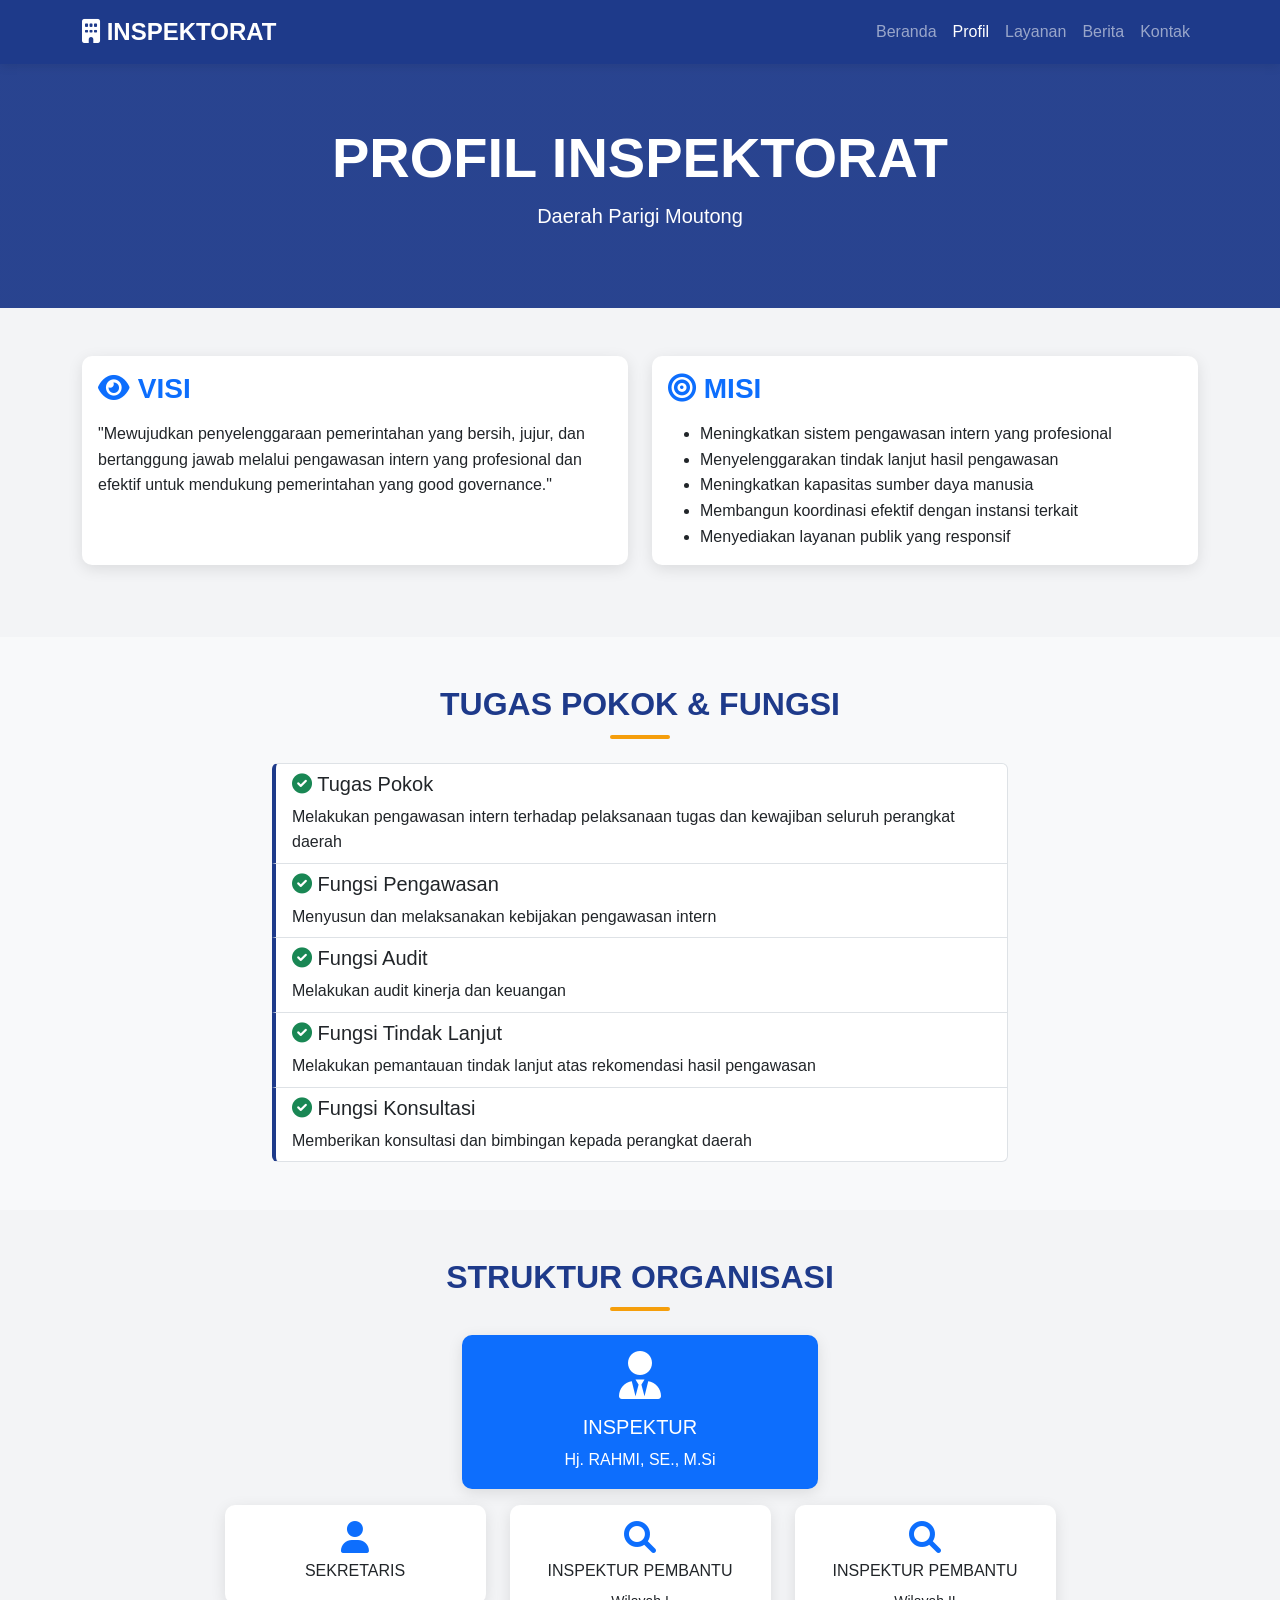
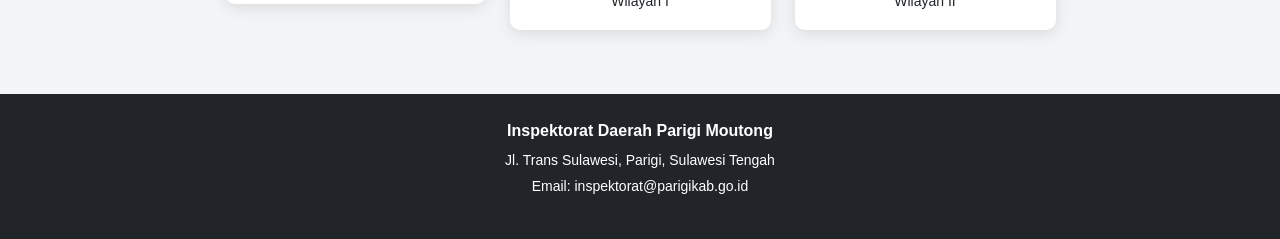
==== profil.html @ ff609777 "Menambahkan halaman profil dan CSS" ====
<!DOCTYPE html>
<html lang="id">
<head>
    <meta charset="UTF-8">
    <meta name="viewport" content="width=device-width, initial-scale=1.0">
    <title>Profil - Inspektorat Parigi Moutong</title>
    
    <!-- Bootstrap CSS -->
    <link href="https://cdn.jsdelivr.net/npm/bootstrap@5.3.0/dist/css/bootstrap.min.css" rel="stylesheet">
    
    <!-- Custom CSS -->
    <link rel="stylesheet" href="css/style.css">
    
    <!-- Font Awesome -->
    <link rel="stylesheet" href="https://cdnjs.cloudflare.com/ajax/libs/font-awesome/6.0.0/css/all.min.css">
</head>
<body>

    <!-- Navbar -->
    <nav class="navbar navbar-expand-lg navbar-dark bg-primary">
        <div class="container">
            <a class="navbar-brand fw-bold" href="index.html">
                <i class="fas fa-building"></i> INSPEKTORAT
            </a>
            <button class="navbar-toggler" type="button" data-bs-toggle="collapse" data-bs-target="#navbarNav">
                <span class="navbar-toggler-icon"></span>
            </button>
            <div class="collapse navbar-collapse" id="navbarNav">
                <ul class="navbar-nav ms-auto">
                    <li class="nav-item"><a class="nav-link" href="index.html">Beranda</a></li>
                    <li class="nav-item"><a class="nav-link active" href="profil.html">Profil</a></li>
                    <li class="nav-item"><a class="nav-link" href="#">Layanan</a></li>
                    <li class="nav-item"><a class="nav-link" href="#">Berita</a></li>
                    <li class="nav-item"><a class="nav-link" href="#">Kontak</a></li>
                </ul>
            </div>
        </div>
    </nav>

    <!-- Profil Header -->
    <section class="profil-header text-center">
        <div class="container">
            <h1 class="display-4 fw-bold">PROFIL INSPEKTORAT</h1>
            <p class="lead">Daerah Parigi Moutong</p>
        </div>
    </section>

    <!-- Visi Misi -->
    <section class="container my-5">
        <div class="row">
            <div class="col-md-6 mb-4">
                <div class="card h-100">
                    <div class="card-body">
                        <h3 class="card-title text-primary">
                            <i class="fas fa-eye"></i> VISI
                        </h3>
                        <p class="card-text mt-3">
                            "Mewujudkan penyelenggaraan pemerintahan yang bersih, jujur, dan bertanggung jawab melalui pengawasan intern yang profesional dan efektif untuk mendukung pemerintahan yang good governance."
                        </p>
                    </div>
                </div>
            </div>
            <div class="col-md-6 mb-4">
                <div class="card h-100">
                    <div class="card-body">
                        <h3 class="card-title text-primary">
                            <i class="fas fa-bullseye"></i> MISI
                        </h3>
                        <ul class="card-text mt-3">
                            <li>Meningkatkan sistem pengawasan intern yang profesional</li>
                            <li>Menyelenggarakan tindak lanjut hasil pengawasan</li>
                            <li>Meningkatkan kapasitas sumber daya manusia</li>
                            <li>Membangun koordinasi efektif dengan instansi terkait</li>
                            <li>Menyediakan layanan publik yang responsif</li>
                        </ul>
                    </div>
                </div>
            </div>
        </div>
    </section>

    <!-- Tugas Pokok -->
    <section class="bg-light py-5">
        <div class="container">
            <h2 class="text-center mb-4">TUGAS POKOK & FUNGSI</h2>
            <div class="row">
                <div class="col-md-8 mx-auto">
                    <div class="list-group">
                        <div class="list-group-item">
                            <h5><i class="fas fa-check-circle text-success"></i> Tugas Pokok</h5>
                            <p class="mb-0">Melakukan pengawasan intern terhadap pelaksanaan tugas dan kewajiban seluruh perangkat daerah</p>
                        </div>
                        <div class="list-group-item">
                            <h5><i class="fas fa-check-circle text-success"></i> Fungsi Pengawasan</h5>
                            <p class="mb-0">Menyusun dan melaksanakan kebijakan pengawasan intern</p>
                        </div>
                        <div class="list-group-item">
                            <h5><i class="fas fa-check-circle text-success"></i> Fungsi Audit</h5>
                            <p class="mb-0">Melakukan audit kinerja dan keuangan</p>
                        </div>
                        <div class="list-group-item">
                            <h5><i class="fas fa-check-circle text-success"></i> Fungsi Tindak Lanjut</h5>
                            <p class="mb-0">Melakukan pemantauan tindak lanjut atas rekomendasi hasil pengawasan</p>
                        </div>
                        <div class="list-group-item">
                            <h5><i class="fas fa-check-circle text-success"></i> Fungsi Konsultasi</h5>
                            <p class="mb-0">Memberikan konsultasi dan bimbingan kepada perangkat daerah</p>
                        </div>
                    </div>
                </div>
            </div>
        </div>
    </section>

    <!-- Struktur Organisasi -->
    <section class="container my-5">
        <h2 class="text-center mb-4">STRUKTUR ORGANISASI</h2>
        <div class="row text-center justify-content-center">
            <div class="col-md-4 mb-3">
                <div class="card struktur-item bg-primary text-white">
                    <div class="card-body">
                        <i class="fas fa-user-tie fa-3x mb-3"></i>
                        <h5>INSPEKTUR</h5>
                        <p class="mb-0">Hj. RAHMI, SE., M.Si</p>
                    </div>
                </div>
            </div>
        </div>
        <div class="row text-center justify-content-center">
            <div class="col-md-3 mb-3">
                <div class="card struktur-item">
                    <div class="card-body">
                        <i class="fas fa-user fa-2x text-primary mb-2"></i>
                        <h6>SEKRETARIS</h6>
                    </div>
                </div>
            </div>
            <div class="col-md-3 mb-3">
                <div class="card struktur-item">
                    <div class="card-body">
                        <i class="fas fa-search fa-2x text-primary mb-2"></i>
                        <h6>INSPEKTUR PEMBANTU</h6>
                        <small>Wilayah I</small>
                    </div>
                </div>
            </div>
            <div class="col-md-3 mb-3">
                <div class="card struktur-item">
                    <div class="card-body">
                        <i class="fas fa-search fa-2x text-primary mb-2"></i>
                        <h6>INSPEKTUR PEMBANTU</h6>
                        <small>Wilayah II</small>
                    </div>
                </div>
            </div>
        </div>
    </section>

    <!-- Footer -->
    <footer class="bg-dark text-white text-center py-4">
        <div class="container">
            <p class="mb-1"><strong>Inspektorat Daerah Parigi Moutong</strong></p>
            <p class="mb-0"><small>Jl. Trans Sulawesi, Parigi, Sulawesi Tengah</small></p>
            <p><small>Email: inspektorat@parigikab.go.id</small></p>
        </div>
    </footer>

    <!-- Bootstrap JS -->
    <script src="https://cdn.jsdelivr.net/npm/bootstrap@5.3.0/dist/js/bootstrap.bundle.min.js"></script>
</body>
</html>
---- css/style.css ----
/* ============================================
   STYLESHEET WEBSITE INSPEKTORAT PARIGI MOUTONG
   ============================================ */

/* --- VARIABEL WARNA --- */
:root {
    --primary: #1e3a8a;      /* Biru tua */
    --secondary: #16a34a;   /* Hijau */
    --accent: #f59e0b;       /* Kuning Emas */
    --dark: #1f2937;        /* Abu gelap */
    --light: #f3f4f6;       /* Abu terang */
    --white: #ffffff;
}

/* --- RESET DASAR --- */
* {
    margin: 0;
    padding: 0;
    box-sizing: border-box;
}

body {
    font-family: 'Segoe UI', Tahoma, Geneva, Verdana, sans-serif;
    line-height: 1.6;
    color: var(--dark);
    background-color: var(--light);
}

/* --- NAVBAR --- */
.navbar {
    background-color: var(--primary) !important;
    box-shadow: 0 2px 10px rgba(0,0,0,0.1);
}

.navbar-brand {
    font-weight: bold;
    font-size: 1.5rem;
}

.nav-link {
    font-weight: 500;
    transition: color 0.3s;
}

.nav-link:hover {
    color: var(--accent) !important;
}

/* --- HERO SECTION --- */
.hero {
    background: linear-gradient(rgba(30, 58, 138, 0.9), rgba(30, 58, 138, 0.8)),
                url('https://source.unsplash.com/1600x900/?government,building');
    background-size: cover;
    background-position: center;
    padding: 100px 0;
}

.hero h1 {
    font-size: 2.5rem;
    font-weight: 800;
}

.hero .btn-light {
    font-weight: 600;
    padding: 12px 30px;
    transition: transform 0.3s;
}

.hero .btn-light:hover {
    transform: scale(1.05);
}

/* --- CARD BERITA --- */
.card {
    border: none;
    border-radius: 10px;
    box-shadow: 0 4px 15px rgba(0,0,0,0.1);
    transition: transform 0.3s, box-shadow 0.3s;
}

.card:hover {
    transform: translateY(-5px);
    box-shadow: 0 8px 25px rgba(0,0,0,0.15);
}

.card-title {
    color: var(--primary);
    font-weight: 700;
}

/* --- LAYANAN --- */
.layanan-item {
    border-radius: 15px;
    transition: transform 0.3s;
}

.layanan-item:hover {
    transform: translateY(-10px);
}

.layanan-item i {
    transition: color 0.3s;
}

.layanan-item:hover i {
    color: var(--accent);
}

/* --- HEADING SECTION --- */
h2 {
    color: var(--primary);
    font-weight: 700;
    position: relative;
    padding-bottom: 15px;
}

h2::after {
    content: '';
    position: absolute;
    bottom: 0;
    left: 0;
    width: 60px;
    height: 4px;
    background-color: var(--accent);
    border-radius: 2px;
}

h2.text-center::after {
    left: 50%;
    transform: translateX(-50%);
}

/* --- FOOTER --- */
footer {
    background-color: var(--dark);
}

footer a {
    text-decoration: none;
    transition: color 0.3s;
}

footer a:hover {
    color: var(--accent) !important;
}

/* --- BUTTON --- */
.btn-primary {
    background-color: var(--primary);
    border-color: var(--primary);
}

.btn-primary:hover {
    background-color: #1e40af;
    border-color: #1e40af;
}

/* --- RESPONSIVE --- */
@media (max-width: 768px) {
    .hero h1 {
        font-size: 1.8rem;
    }
    
    .hero {
        padding: 60px 0;
    }
}

/* --- PROFIL PAGE STYLES --- */
.profil-header {
    background: linear-gradient(rgba(30, 58, 138, 0.95), rgba(30, 58, 138, 0.95));
    padding: 60px 0;
    color: white;
}

.struktur-item {
    border-radius: 10px;
    transition: transform 0.3s;
}

.struktur-item:hover {
    transform: scale(1.02);
}

.list-group-item {
    border-left: 4px solid var(--primary);
}

.list-group-item:hover {
    background-color: var(--light);
}
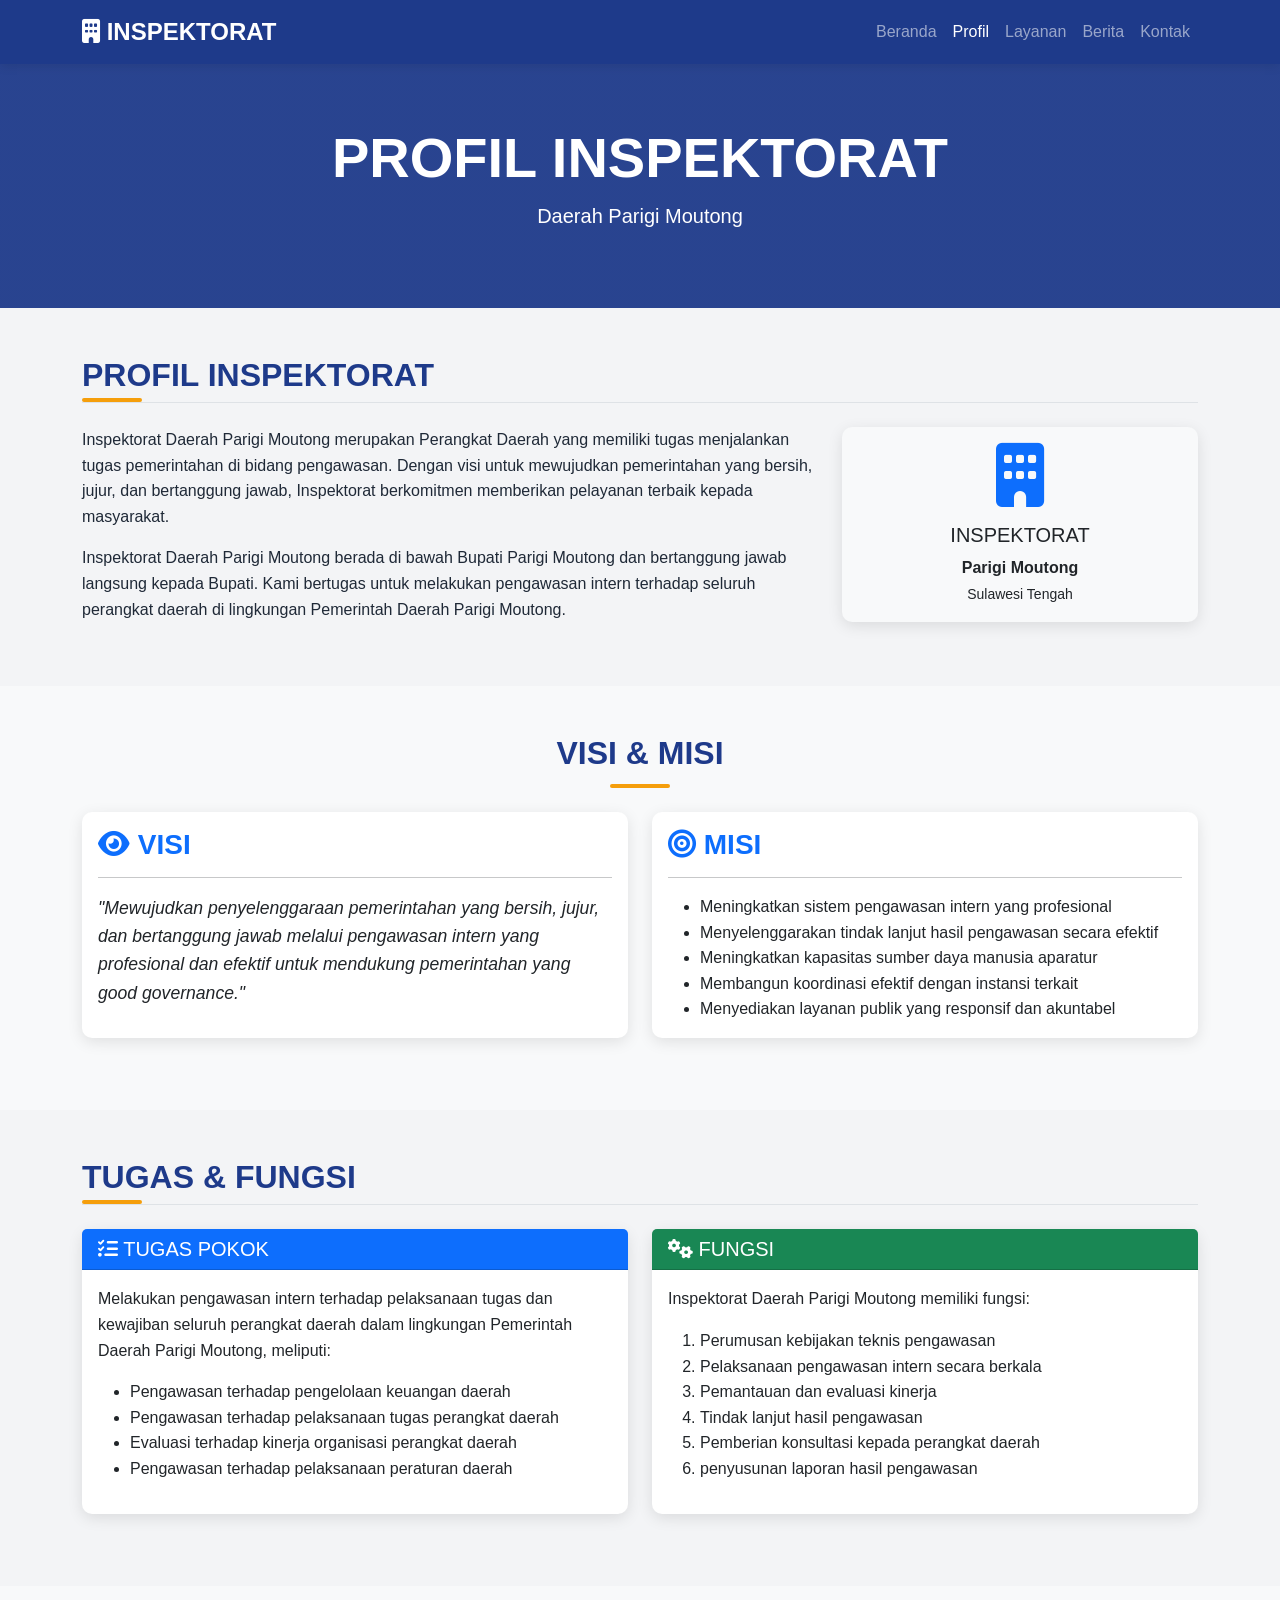
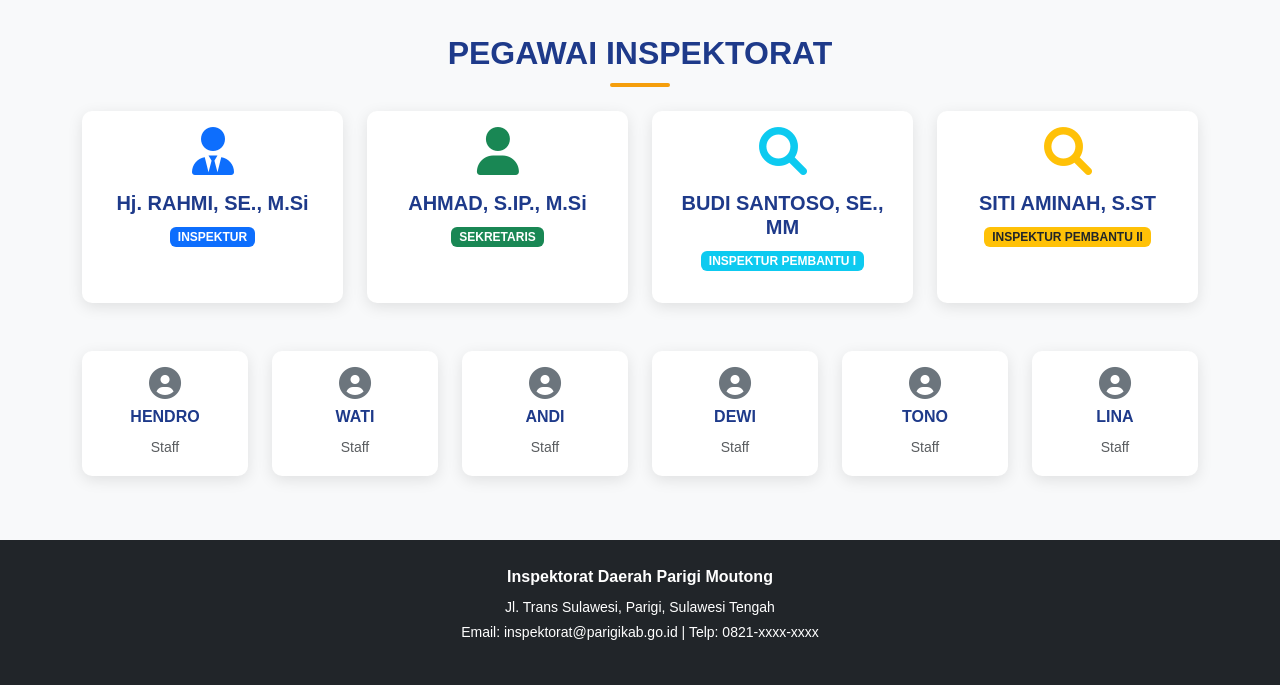
==== commit 01f953c9: "Update profil: tambah section Pegawai Inspektorat" ====
--- a/profil.html
+++ b/profil.html
@@ -29,15 +29,15 @@
                 <ul class="navbar-nav ms-auto">
                     <li class="nav-item"><a class="nav-link" href="index.html">Beranda</a></li>
                     <li class="nav-item"><a class="nav-link active" href="profil.html">Profil</a></li>
-                    <li class="nav-item"><a class="nav-link" href="#">Layanan</a></li>
-                    <li class="nav-item"><a class="nav-link" href="#">Berita</a></li>
-                    <li class="nav-item"><a class="nav-link" href="#">Kontak</a></li>
+                    <li class="nav-item"><a class="nav-link" href="layanan.html">Layanan</a></li>
+                    <li class="nav-item"><a class="nav-link" href="berita.html">Berita</a></li>
+                    <li class="nav-item"><a class="nav-link" href="kontak.html">Kontak</a></li>
                 </ul>
             </div>
         </div>
     </nav>
 
-    <!-- Profil Header -->
+    <!-- Header Halaman -->
     <section class="profil-header text-center">
         <div class="container">
             <h1 class="display-4 fw-bold">PROFIL INSPEKTORAT</h1>
@@ -45,111 +45,226 @@
         </div>
     </section>
 
-    <!-- Visi Misi -->
+    <!-- Profil Inspektorat -->
     <section class="container my-5">
+        <h2 class="mb-4 border-bottom pb-2">PROFIL INSPEKTORAT</h2>
+        <div class="row">
+            <div class="col-md-8">
+                <p class="text-justify">
+                    Inspektorat Daerah Parigi Moutong merupakan Perangkat Daerah yang memiliki tugas 
+                    menjalankan tugas pemerintahan di bidang pengawasan. Dengan visi untuk mewujudkan 
+                    pemerintahan yang bersih, jujur, dan bertanggung jawab, Inspektorat berkomitmen 
+                    memberikan pelayanan terbaik kepada masyarakat.
+                </p>
+                <p class="text-justify">
+                    Inspektorat Daerah Parigi Moutong berada di bawah Bupati Parigi Moutong dan bertanggung 
+                    jawab langsung kepada Bupati. Kami bertugas untuk melakukan pengawasan intern 
+                    terhadap seluruh perangkat daerah di lingkungan Pemerintah Daerah Parigi Moutong.
+                </p>
+            </div>
+            <div class="col-md-4">
+                <div class="card bg-light">
+                    <div class="card-body text-center">
+                        <i class="fas fa-building fa-4x text-primary mb-3"></i>
+                        <h5>INSPEKTORAT</h5>
+                        <p class="mb-0"><strong>Parigi Moutong</strong></p>
+                        <small>Sulawesi Tengah</small>
+                    </div>
+                </div>
+            </div>
+        </div>
+    </section>
+
+    <!-- Visi & Misi -->
+    <section class="bg-light py-5">
+        <div class="container">
+            <h2 class="text-center mb-4">VISI & MISI</h2>
+            <div class="row">
+                <div class="col-md-6 mb-4">
+                    <div class="card h-100">
+                        <div class="card-body">
+                            <h3 class="card-title text-primary">
+                                <i class="fas fa-eye"></i> VISI
+                            </h3>
+                            <hr>
+                            <p class="card-text" style="font-size: 1.1rem; font-style: italic;">
+                                "Mewujudkan penyelenggaraan pemerintahan yang bersih, jujur, dan bertanggung jawab 
+                                melalui pengawasan intern yang profesional dan efektif untuk mendukung 
+                                pemerintahan yang good governance."
+                            </p>
+                        </div>
+                    </div>
+                </div>
+                <div class="col-md-6 mb-4">
+                    <div class="card h-100">
+                        <div class="card-body">
+                            <h3 class="card-title text-primary">
+                                <i class="fas fa-bullseye"></i> MISI
+                            </h3>
+                            <hr>
+                            <ul class="card-text">
+                                <li>Meningkatkan sistem pengawasan intern yang profesional</li>
+                                <li>Menyelenggarakan tindak lanjut hasil pengawasan secara efektif</li>
+                                <li>Meningkatkan kapasitas sumber daya manusia aparatur</li>
+                                <li>Membangun koordinasi efektif dengan instansi terkait</li>
+                                <li>Menyediakan layanan publik yang responsif dan akuntabel</li>
+                            </ul>
+                        </div>
+                    </div>
+                </div>
+            </div>
+        </div>
+    </section>
+
+    <!-- Tugas & Fungsi -->
+    <section class="container my-5">
+        <h2 class="mb-4 border-bottom pb-2">TUGAS & FUNGSI</h2>
         <div class="row">
             <div class="col-md-6 mb-4">
-                <div class="card h-100">
+                <div class="card border-primary h-100">
+                    <div class="card-header bg-primary text-white">
+                        <h5 class="mb-0"><i class="fas fa-tasks"></i> TUGAS POKOK</h5>
+                    </div>
                     <div class="card-body">
-                        <h3 class="card-title text-primary">
-                            <i class="fas fa-eye"></i> VISI
-                        </h3>
-                        <p class="card-text mt-3">
-                            "Mewujudkan penyelenggaraan pemerintahan yang bersih, jujur, dan bertanggung jawab melalui pengawasan intern yang profesional dan efektif untuk mendukung pemerintahan yang good governance."
+                        <p class="card-text">
+                            Melakukan pengawasan intern terhadap pelaksanaan tugas dan kewajiban seluruh 
+                            perangkat daerah dalam lingkungan Pemerintah Daerah Parigi Moutong, meliputi:
                         </p>
+                        <ul class="card-text">
+                            <li>Pengawasan terhadap pengelolaan keuangan daerah</li>
+                            <li>Pengawasan terhadap pelaksanaan tugas perangkat daerah</li>
+                            <li>Evaluasi terhadap kinerja organisasi perangkat daerah</li>
+                            <li>Pengawasan terhadap pelaksanaan peraturan daerah</li>
+                        </ul>
                     </div>
                 </div>
             </div>
             <div class="col-md-6 mb-4">
-                <div class="card h-100">
+                <div class="card border-success h-100">
+                    <div class="card-header bg-success text-white">
+                        <h5 class="mb-0"><i class="fas fa-cogs"></i> FUNGSI</h5>
+                    </div>
                     <div class="card-body">
-                        <h3 class="card-title text-primary">
-                            <i class="fas fa-bullseye"></i> MISI
-                        </h3>
-                        <ul class="card-text mt-3">
-                            <li>Meningkatkan sistem pengawasan intern yang profesional</li>
-                            <li>Menyelenggarakan tindak lanjut hasil pengawasan</li>
-                            <li>Meningkatkan kapasitas sumber daya manusia</li>
-                            <li>Membangun koordinasi efektif dengan instansi terkait</li>
-                            <li>Menyediakan layanan publik yang responsif</li>
-                        </ul>
-                    </div>
-                </div>
-            </div>
-        </div>
-    </section>
-
-    <!-- Tugas Pokok -->
+                        <p>Inspektorat Daerah Parigi Moutong memiliki fungsi:</p>
+                        <ol>
+                            <li>Perumusan kebijakan teknis pengawasan</li>
+                            <li>Pelaksanaan pengawasan intern secara berkala</li>
+                            <li>Pemantauan dan evaluasi kinerja</li>
+                            <li>Tindak lanjut hasil pengawasan</li>
+                            <li>Pemberian konsultasi kepada perangkat daerah</li>
+                            <li> penyusunan laporan hasil pengawasan</li>
+                        </ol>
+                    </div>
+                </div>
+            </div>
+        </div>
+    </section>
+
+    <!-- Pegawai Inspektorat -->
     <section class="bg-light py-5">
         <div class="container">
-            <h2 class="text-center mb-4">TUGAS POKOK & FUNGSI</h2>
+            <h2 class="text-center mb-4">PEGAWAI INSPEKTORAT</h2>
             <div class="row">
-                <div class="col-md-8 mx-auto">
-                    <div class="list-group">
-                        <div class="list-group-item">
-                            <h5><i class="fas fa-check-circle text-success"></i> Tugas Pokok</h5>
-                            <p class="mb-0">Melakukan pengawasan intern terhadap pelaksanaan tugas dan kewajiban seluruh perangkat daerah</p>
-                        </div>
-                        <div class="list-group-item">
-                            <h5><i class="fas fa-check-circle text-success"></i> Fungsi Pengawasan</h5>
-                            <p class="mb-0">Menyusun dan melaksanakan kebijakan pengawasan intern</p>
-                        </div>
-                        <div class="list-group-item">
-                            <h5><i class="fas fa-check-circle text-success"></i> Fungsi Audit</h5>
-                            <p class="mb-0">Melakukan audit kinerja dan keuangan</p>
-                        </div>
-                        <div class="list-group-item">
-                            <h5><i class="fas fa-check-circle text-success"></i> Fungsi Tindak Lanjut</h5>
-                            <p class="mb-0">Melakukan pemantauan tindak lanjut atas rekomendasi hasil pengawasan</p>
-                        </div>
-                        <div class="list-group-item">
-                            <h5><i class="fas fa-check-circle text-success"></i> Fungsi Konsultasi</h5>
-                            <p class="mb-0">Memberikan konsultasi dan bimbingan kepada perangkat daerah</p>
-                        </div>
-                    </div>
-                </div>
-            </div>
-        </div>
-    </section>
-
-    <!-- Struktur Organisasi -->
-    <section class="container my-5">
-        <h2 class="text-center mb-4">STRUKTUR ORGANISASI</h2>
-        <div class="row text-center justify-content-center">
-            <div class="col-md-4 mb-3">
-                <div class="card struktur-item bg-primary text-white">
-                    <div class="card-body">
-                        <i class="fas fa-user-tie fa-3x mb-3"></i>
-                        <h5>INSPEKTUR</h5>
-                        <p class="mb-0">Hj. RAHMI, SE., M.Si</p>
-                    </div>
-                </div>
-            </div>
-        </div>
-        <div class="row text-center justify-content-center">
-            <div class="col-md-3 mb-3">
-                <div class="card struktur-item">
-                    <div class="card-body">
-                        <i class="fas fa-user fa-2x text-primary mb-2"></i>
-                        <h6>SEKRETARIS</h6>
-                    </div>
-                </div>
-            </div>
-            <div class="col-md-3 mb-3">
-                <div class="card struktur-item">
-                    <div class="card-body">
-                        <i class="fas fa-search fa-2x text-primary mb-2"></i>
-                        <h6>INSPEKTUR PEMBANTU</h6>
-                        <small>Wilayah I</small>
-                    </div>
-                </div>
-            </div>
-            <div class="col-md-3 mb-3">
-                <div class="card struktur-item">
-                    <div class="card-body">
-                        <i class="fas fa-search fa-2x text-primary mb-2"></i>
-                        <h6>INSPEKTUR PEMBANTU</h6>
-                        <small>Wilayah II</small>
+                <!-- Pegawai 1 -->
+                <div class="col-md-3 mb-4">
+                    <div class="card h-100 text-center">
+                        <div class="card-body">
+                            <i class="fas fa-user-tie fa-3x text-primary mb-3"></i>
+                            <h5 class="card-title">Hj. RAHMI, SE., M.Si</h5>
+                            <p class="badge bg-primary">INSPEKTUR</p>
+                        </div>
+                    </div>
+                </div>
+                <!-- Pegawai 2 -->
+                <div class="col-md-3 mb-4">
+                    <div class="card h-100 text-center">
+                        <div class="card-body">
+                            <i class="fas fa-user fa-3x text-success mb-3"></i>
+                            <h5 class="card-title">AHMAD, S.IP., M.Si</h5>
+                            <p class="badge bg-success">SEKRETARIS</p>
+                        </div>
+                    </div>
+                </div>
+                <!-- Pegawai 3 -->
+                <div class="col-md-3 mb-4">
+                    <div class="card h-100 text-center">
+                        <div class="card-body">
+                            <i class="fas fa-search fa-3x text-info mb-3"></i>
+                            <h5 class="card-title">BUDI SANTOSO, SE., MM</h5>
+                            <p class="badge bg-info">INSPEKTUR PEMBANTU I</p>
+                        </div>
+                    </div>
+                </div>
+                <!-- Pegawai 4 -->
+                <div class="col-md-3 mb-4">
+                    <div class="card h-100 text-center">
+                        <div class="card-body">
+                            <i class="fas fa-search fa-3x text-warning mb-3"></i>
+                            <h5 class="card-title">SITI AMINAH, S.ST</h5>
+                            <p class="badge bg-warning text-dark">INSPEKTUR PEMBANTU II</p>
+                        </div>
+                    </div>
+                </div>
+            </div>
+            <div class="row mt-4">
+                <!-- Staff 1 -->
+                <div class="col-md-2 mb-3">
+                    <div class="card h-100 text-center">
+                        <div class="card-body py-3">
+                            <i class="fas fa-user-circle fa-2x text-secondary mb-2"></i>
+                            <h6 class="card-title">HENDRO</h6>
+                            <small class="text-muted">Staff</small>
+                        </div>
+                    </div>
+                </div>
+                <!-- Staff 2 -->
+                <div class="col-md-2 mb-3">
+                    <div class="card h-100 text-center">
+                        <div class="card-body py-3">
+                            <i class="fas fa-user-circle fa-2x text-secondary mb-2"></i>
+                            <h6 class="card-title">WATI</h6>
+                            <small class="text-muted">Staff</small>
+                        </div>
+                    </div>
+                </div>
+                <!-- Staff 3 -->
+                <div class="col-md-2 mb-3">
+                    <div class="card h-100 text-center">
+                        <div class="card-body py-3">
+                            <i class="fas fa-user-circle fa-2x text-secondary mb-2"></i>
+                            <h6 class="card-title">ANDI</h6>
+                            <small class="text-muted">Staff</small>
+                        </div>
+                    </div>
+                </div>
+                <!-- Staff 4 -->
+                <div class="col-md-2 mb-3">
+                    <div class="card h-100 text-center">
+                        <div class="card-body py-3">
+                            <i class="fas fa-user-circle fa-2x text-secondary mb-2"></i>
+                            <h6 class="card-title">DEWI</h6>
+                            <small class="text-muted">Staff</small>
+                        </div>
+                    </div>
+                </div>
+                <!-- Staff 5 -->
+                <div class="col-md-2 mb-3">
+                    <div class="card h-100 text-center">
+                        <div class="card-body py-3">
+                            <i class="fas fa-user-circle fa-2x text-secondary mb-2"></i>
+                            <h6 class="card-title">TONO</h6>
+                            <small class="text-muted">Staff</small>
+                        </div>
+                    </div>
+                </div>
+                <!-- Staff 6 -->
+                <div class="col-md-2 mb-3">
+                    <div class="card h-100 text-center">
+                        <div class="card-body py-3">
+                            <i class="fas fa-user-circle fa-2x text-secondary mb-2"></i>
+                            <h6 class="card-title">LINA</h6>
+                            <small class="text-muted">Staff</small>
+                        </div>
                     </div>
                 </div>
             </div>
@@ -161,7 +276,7 @@
         <div class="container">
             <p class="mb-1"><strong>Inspektorat Daerah Parigi Moutong</strong></p>
             <p class="mb-0"><small>Jl. Trans Sulawesi, Parigi, Sulawesi Tengah</small></p>
-            <p><small>Email: inspektorat@parigikab.go.id</small></p>
+            <p><small>Email: inspektorat@parigikab.go.id | Telp: 0821-xxxx-xxxx</small></p>
         </div>
     </footer>
 
